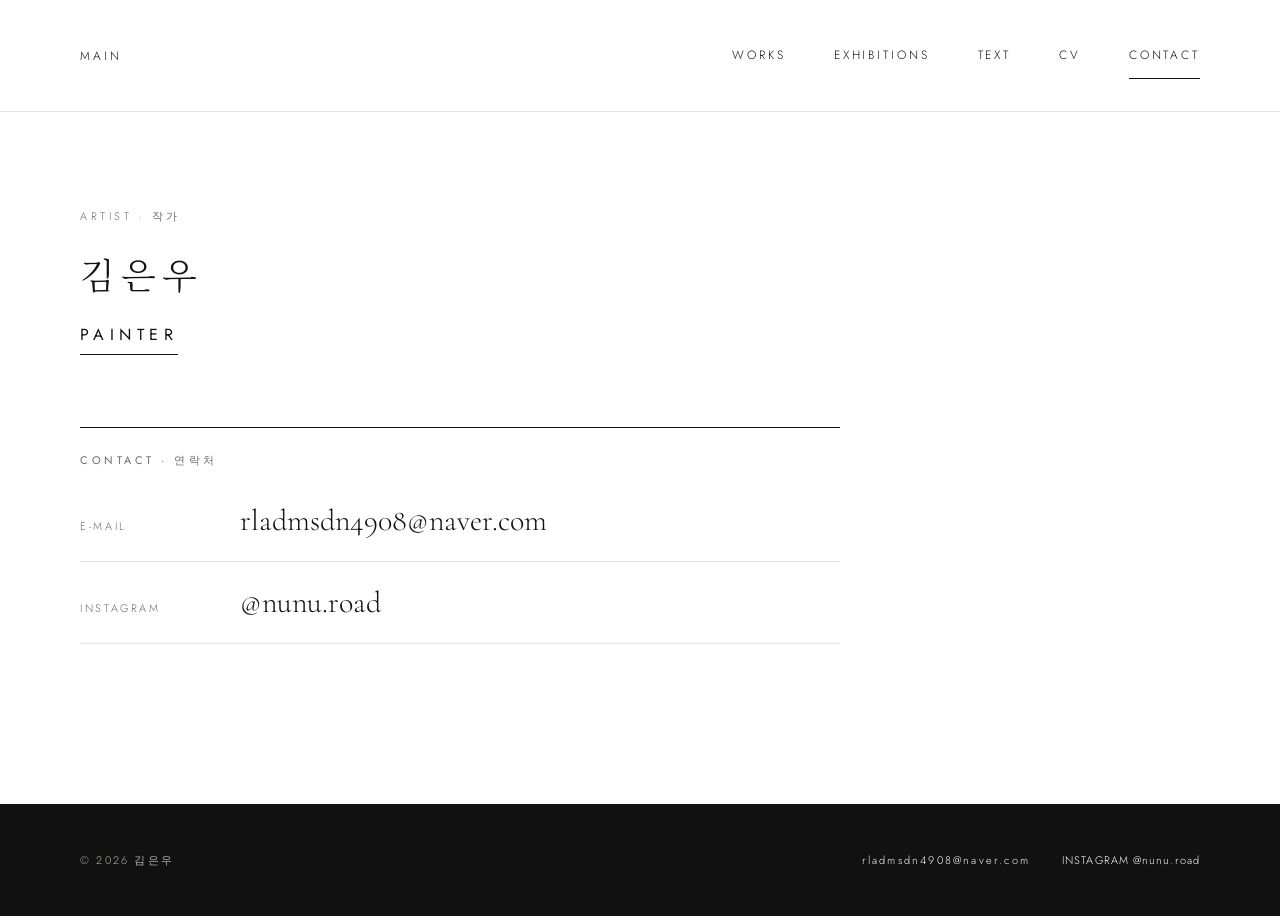
==== contact.html @ 4b79f4eb "포트폴리오 공개용 사이트 첫 버전 Co-Authored-By: Claude Opus 5.5 <noreply@anthropic.com> Claude-Session: https://c" ====
<!doctype html>
<html lang="ko">
<head>
<meta charset="utf-8">
<meta name="viewport" content="width=device-width, initial-scale=1">
<title>김은우 — 소개 · 연락처</title>
<meta name="description" content="화가 김은우의 포트폴리오. 손과 잡초의 형상을 통해 관계가 생겨나고 변해가는 과정을 그린다.">
<meta property="og:title" content="김은우 — 소개 · 연락처">
<meta property="og:description" content="화가 김은우의 포트폴리오. 손과 잡초의 형상을 통해 관계가 생겨나고 변해가는 과정을 그린다.">
<link rel="stylesheet" href="https://fonts.googleapis.com/css2?family=Cormorant+Garamond:ital,wght@0,300;0,400;0,500;1,300;1,400&amp;family=Noto+Serif+KR:wght@300;400&amp;family=Jost:wght@300;400&amp;display=swap">
<style>
body{margin:0;background:#FFFFFF}
a{color:#111111;text-decoration:none}a:hover{color:#6B6B6B}
</style>
<link rel="stylesheet" href="site.css">
</head>
<body>
<template id="dc">
<div style="background: #FFFFFF; color: #111111; font-family: 'Noto Serif KR', 'Cormorant Garamond', serif; font-weight: 300; word-break: keep-all">

  <header style="display: flex; flex-wrap: wrap; justify-content: space-between; align-items: center; gap: 24px; padding: 32px 80px; border-bottom: 1px solid #E2E2E2">
    <a href="index.html" style="font-family: 'Jost', sans-serif; font-size: 12px; letter-spacing: 0.24em; padding: 14px 0">MAIN</a>
    <nav style="display: flex; flex-wrap: wrap; gap: 48px; font-family: 'Jost', sans-serif; font-size: 12px; letter-spacing: 0.24em">
      <a href="works.html" style="padding: 14px 0">WORKS</a>
      <a href="exhibitions.html" style="padding: 14px 0">EXHIBITIONS</a>
      <a href="text.html" style="padding: 14px 0">TEXT</a>
      <a href="cv.html" style="padding: 14px 0">CV</a>
      <a href="contact.html" style="padding: 14px 0; border-bottom: 1px solid #111111">CONTACT</a>
    </nav>
  </header>

  <main style="max-width: 1600px; margin: 0 auto; padding: 96px 80px 160px; display: flex; flex-wrap: wrap; gap: 64px 96px; align-items: flex-start">
    <div style="flex: 1 1 440px; max-width: 760px; display: flex; flex-direction: column; gap: 72px">
      <section style="display: flex; flex-direction: column; gap: 28px">
        <span style="font-family: 'Jost', sans-serif; font-size: 11px; letter-spacing: 0.32em; color: #6B6B6B">ARTIST · 작가</span>
        <h1 style="margin: 0; font-family: 'Noto Serif KR', serif; font-weight: 300; font-size: 36px; line-height: 1.2; letter-spacing: 0.16em">김은우</h1>
        <span style="align-self: flex-start; font-family: 'Jost', sans-serif; font-weight: 400; font-size: 16px; letter-spacing: 0.34em; color: #111111; border-bottom: 1px solid #111111; padding-bottom: 8px">PAINTER</span>
      </section>

      <section style="display: flex; flex-direction: column; border-top: 1px solid #111111">
        <h2 style="margin: 0; padding: 24px 0 12px; font-family: 'Jost', sans-serif; font-weight: 400; font-size: 11px; letter-spacing: 0.32em; color: #6B6B6B">CONTACT · 연락처</h2>
        <dl style="margin: 0; display: flex; flex-direction: column">
          <div style="display: flex; flex-wrap: wrap; gap: 8px 40px; align-items: baseline; padding: 22px 0; border-bottom: 1px solid #E2E2E2">
            <dt style="flex: 0 0 120px; font-family: 'Jost', sans-serif; font-size: 11px; letter-spacing: 0.24em; color: #6B6B6B">E-MAIL</dt>
            <dd style="margin: 0; font-family: 'Cormorant Garamond', serif; font-size: 30px"><a href="mailto:rladmsdn4908@naver.com">rladmsdn4908@naver.com</a></dd>
          </div>
          <div style="display: flex; flex-wrap: wrap; gap: 8px 40px; align-items: baseline; padding: 22px 0; border-bottom: 1px solid #E2E2E2">
            <dt style="flex: 0 0 120px; font-family: 'Jost', sans-serif; font-size: 11px; letter-spacing: 0.24em; color: #6B6B6B">INSTAGRAM</dt>
            <dd style="margin: 0; font-family: 'Cormorant Garamond', serif; font-size: 30px"><a href="https://instagram.com/nunu.road">@nunu.road</a></dd>
          </div>
        </dl>
      </section>
    </div>
  </main>

  <footer style="background: #111111; color: #B5B0A8; padding: 48px 80px">
    <div style="max-width: 1600px; margin: 0 auto; display: flex; flex-wrap: wrap; justify-content: space-between; gap: 16px; font-family: 'Jost', sans-serif; font-size: 11px; letter-spacing: 0.2em">
      <span>© 2026 김은우</span>
      <span style="display: flex; flex-wrap: wrap; gap: 8px 32px">
        <a href="mailto:rladmsdn4908@naver.com" style="color: #FFFFFF">rladmsdn4908@naver.com</a>
        <a href="https://instagram.com/nunu.road" style="color: #FFFFFF; letter-spacing: 0.1em">INSTAGRAM @nunu.road</a>
      </span>
    </div>
  </footer>
</div>
</template>
<div id="dc-root"></div>
<script src="dc.js"></script>
<script>
class Component extends DCLogic {
  renderVals() {
    return {};
  }
}
</script>
</body>
</html>
---- site.css ----
/* 휴대폰 화면 보정 (공개용 사이트 전용) */
@media (max-width: 640px) {
  header, main, footer, section { padding-left: 24px !important; padding-right: 24px !important; }
  #dc-root header { padding-top: 16px !important; padding-bottom: 16px !important; }
  #dc-root nav { gap: 4px 22px !important; }
  #dc-root [style*="flex"] { min-width: 0; }
  #dc-root h1[style*="font-size: 72px"], #dc-root h1[style*="font-size: 64px"] { font-size: 48px !important; }
  #dc-root h1[style*="font-size: 88px"] { font-size: 40px !important; line-height: 1.1 !important; }
  #dc-root h2[style*="font-size: 56px"] { font-size: 40px !important; }
  #dc-root a[href^="mailto"][style*="font-size: 48px"] { font-size: 7vw !important; }
  #dc-root [style*="minmax(520px"] { grid-template-columns: 1fr !important; }
}
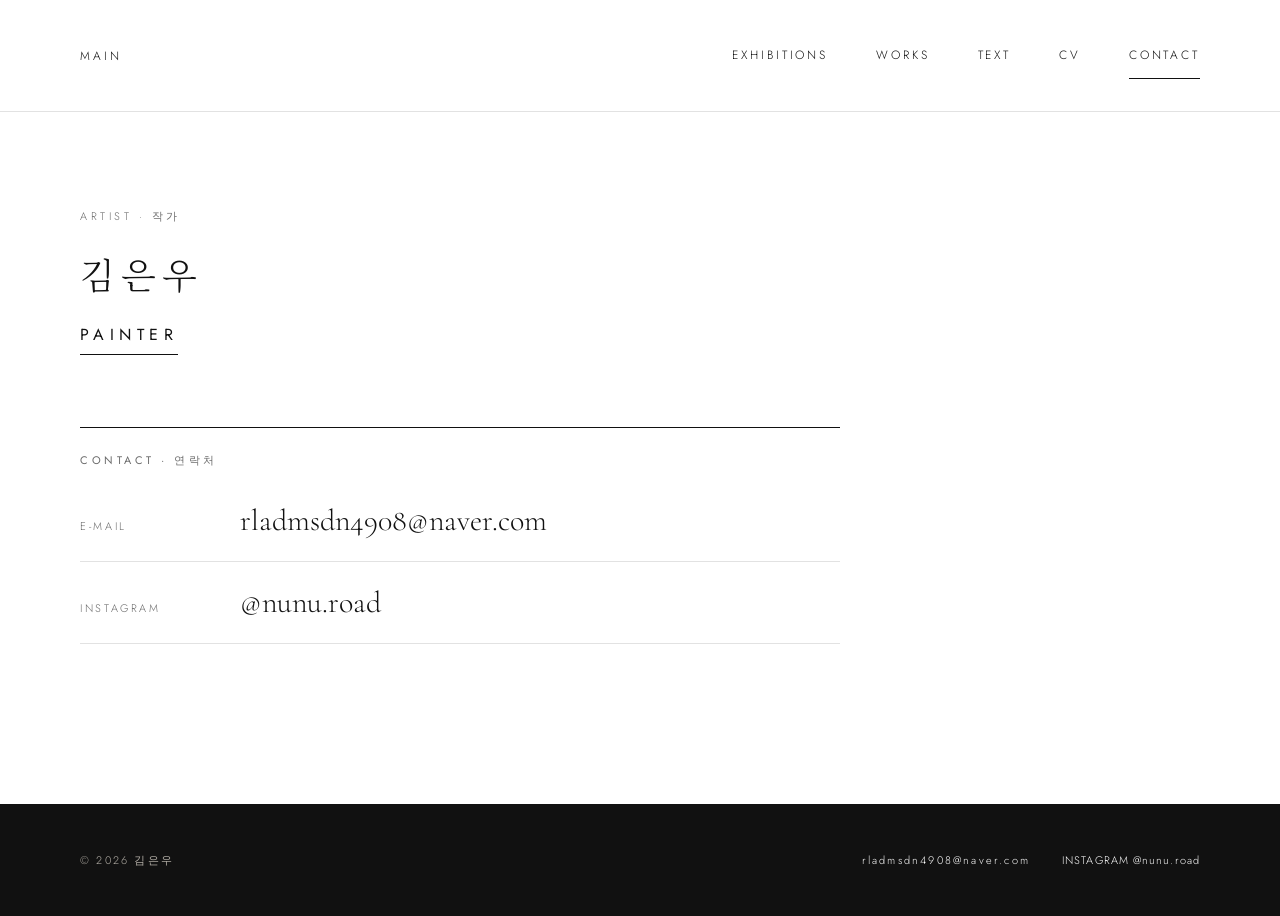
==== commit 3a0eecd6: "메뉴 순서를 EXHIBITIONS, WORKS 순으로 변경 Co-Authored-By: Claude Opus 5.5 <noreply@anthropic.com> Claude-Sess" ====
--- a/contact.html
+++ b/contact.html
@@ -7,6 +7,12 @@
 <meta name="description" content="화가 김은우의 포트폴리오. 손과 잡초의 형상을 통해 관계가 생겨나고 변해가는 과정을 그린다.">
 <meta property="og:title" content="김은우 — 소개 · 연락처">
 <meta property="og:description" content="화가 김은우의 포트폴리오. 손과 잡초의 형상을 통해 관계가 생겨나고 변해가는 과정을 그린다.">
+<meta property="og:type" content="website">
+<meta property="og:url" content="https://rladmsdn4908-droid.github.io/contact.html">
+<meta property="og:image" content="https://rladmsdn4908-droid.github.io/og.jpg">
+<meta property="og:image:width" content="1200">
+<meta property="og:image:height" content="630">
+<meta name="twitter:card" content="summary_large_image">
 <link rel="stylesheet" href="https://fonts.googleapis.com/css2?family=Cormorant+Garamond:ital,wght@0,300;0,400;0,500;1,300;1,400&amp;family=Noto+Serif+KR:wght@300;400&amp;family=Jost:wght@300;400&amp;display=swap">
 <style>
 body{margin:0;background:#FFFFFF}
@@ -21,8 +27,8 @@
   <header style="display: flex; flex-wrap: wrap; justify-content: space-between; align-items: center; gap: 24px; padding: 32px 80px; border-bottom: 1px solid #E2E2E2">
     <a href="index.html" style="font-family: 'Jost', sans-serif; font-size: 12px; letter-spacing: 0.24em; padding: 14px 0">MAIN</a>
     <nav style="display: flex; flex-wrap: wrap; gap: 48px; font-family: 'Jost', sans-serif; font-size: 12px; letter-spacing: 0.24em">
+      <a href="exhibitions.html" style="padding: 14px 0">EXHIBITIONS</a>
       <a href="works.html" style="padding: 14px 0">WORKS</a>
-      <a href="exhibitions.html" style="padding: 14px 0">EXHIBITIONS</a>
       <a href="text.html" style="padding: 14px 0">TEXT</a>
       <a href="cv.html" style="padding: 14px 0">CV</a>
       <a href="contact.html" style="padding: 14px 0; border-bottom: 1px solid #111111">CONTACT</a>
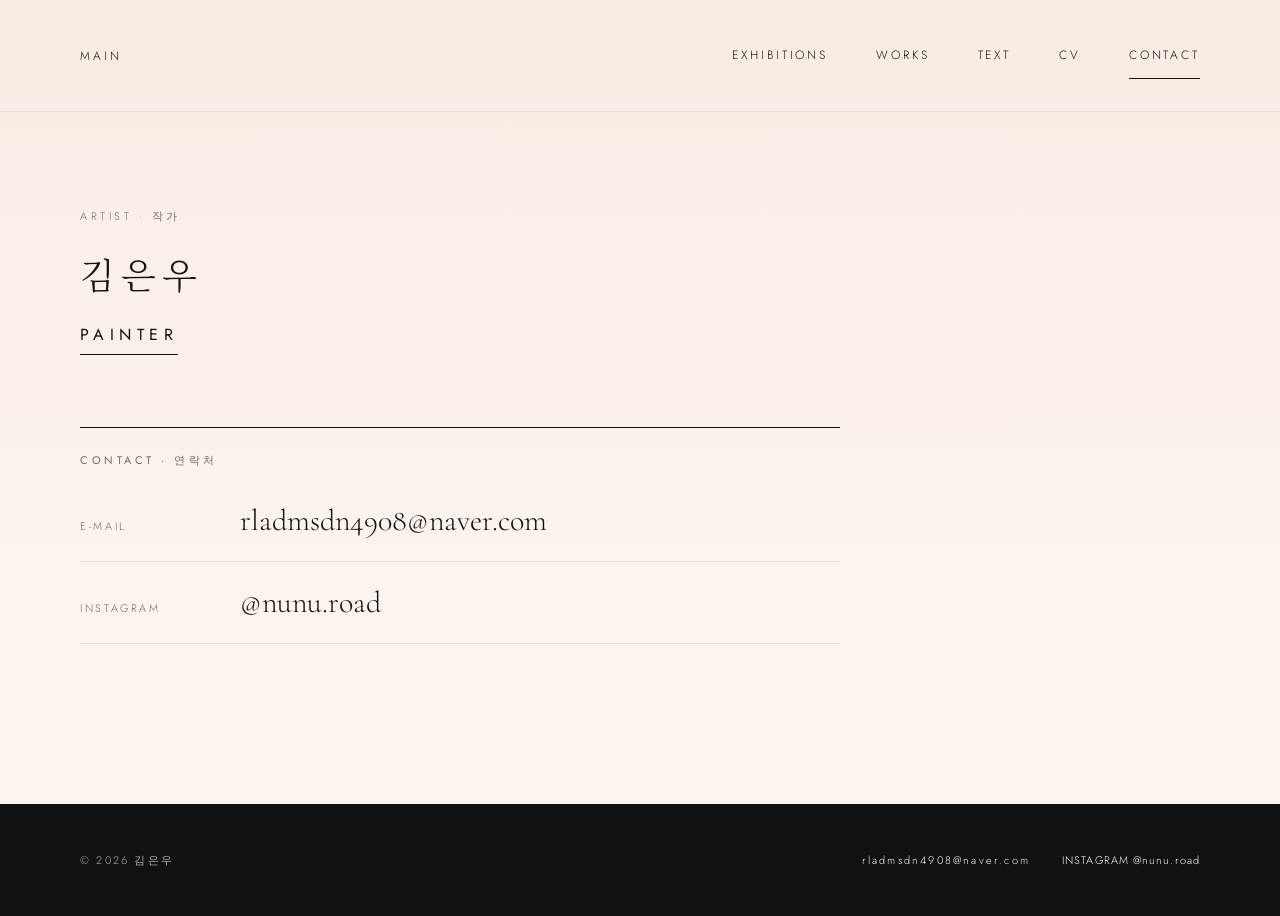
==== commit ddae6650: "서울의 해 위치와 날씨에 맞춰 바뀌는 옅은 하늘 배경 추가 Co-Authored-By: Claude Opus 5.5 <noreply@anthropic.com> Claude-Sess" ====
--- a/contact.html
+++ b/contact.html
@@ -17,6 +17,7 @@
 <style>
 body{margin:0;background:#FFFFFF}
 a{color:#111111;text-decoration:none}a:hover{color:#6B6B6B}
+@media (max-width: 640px){header,main,footer,section,.hero-row{padding-left:16px !important;padding-right:16px !important}}
 </style>
 <link rel="stylesheet" href="site.css">
 </head>
@@ -71,6 +72,7 @@
 </div>
 </template>
 <div id="dc-root"></div>
+<script src="sky.js"></script>
 <script src="dc.js"></script>
 <script>
 class Component extends DCLogic {
--- a/site.css
+++ b/site.css
@@ -1,6 +1,13 @@
+/* 하늘 배경: sky.js가 그리는 옅은 배경이 페이지 맨 뒤에 깔린다 */
+html { background: #FAFAF8; }
+body { background: transparent !important; }
+#sky { position: fixed; inset: 0; z-index: -1; pointer-events: none; opacity: 0; transition: opacity 1.2s ease; }
+#sky.ready { opacity: 1; }
+#dc-root [style*="background: #FFFFFF"]:not([role="dialog"]) { background: transparent !important; }
+
 /* 휴대폰 화면 보정 (공개용 사이트 전용) */
 @media (max-width: 640px) {
-  header, main, footer, section { padding-left: 24px !important; padding-right: 24px !important; }
+  header, main, footer, section, .hero-row { padding-left: 16px !important; padding-right: 16px !important; }
   #dc-root header { padding-top: 16px !important; padding-bottom: 16px !important; }
   #dc-root nav { gap: 4px 22px !important; }
   #dc-root [style*="flex"] { min-width: 0; }
